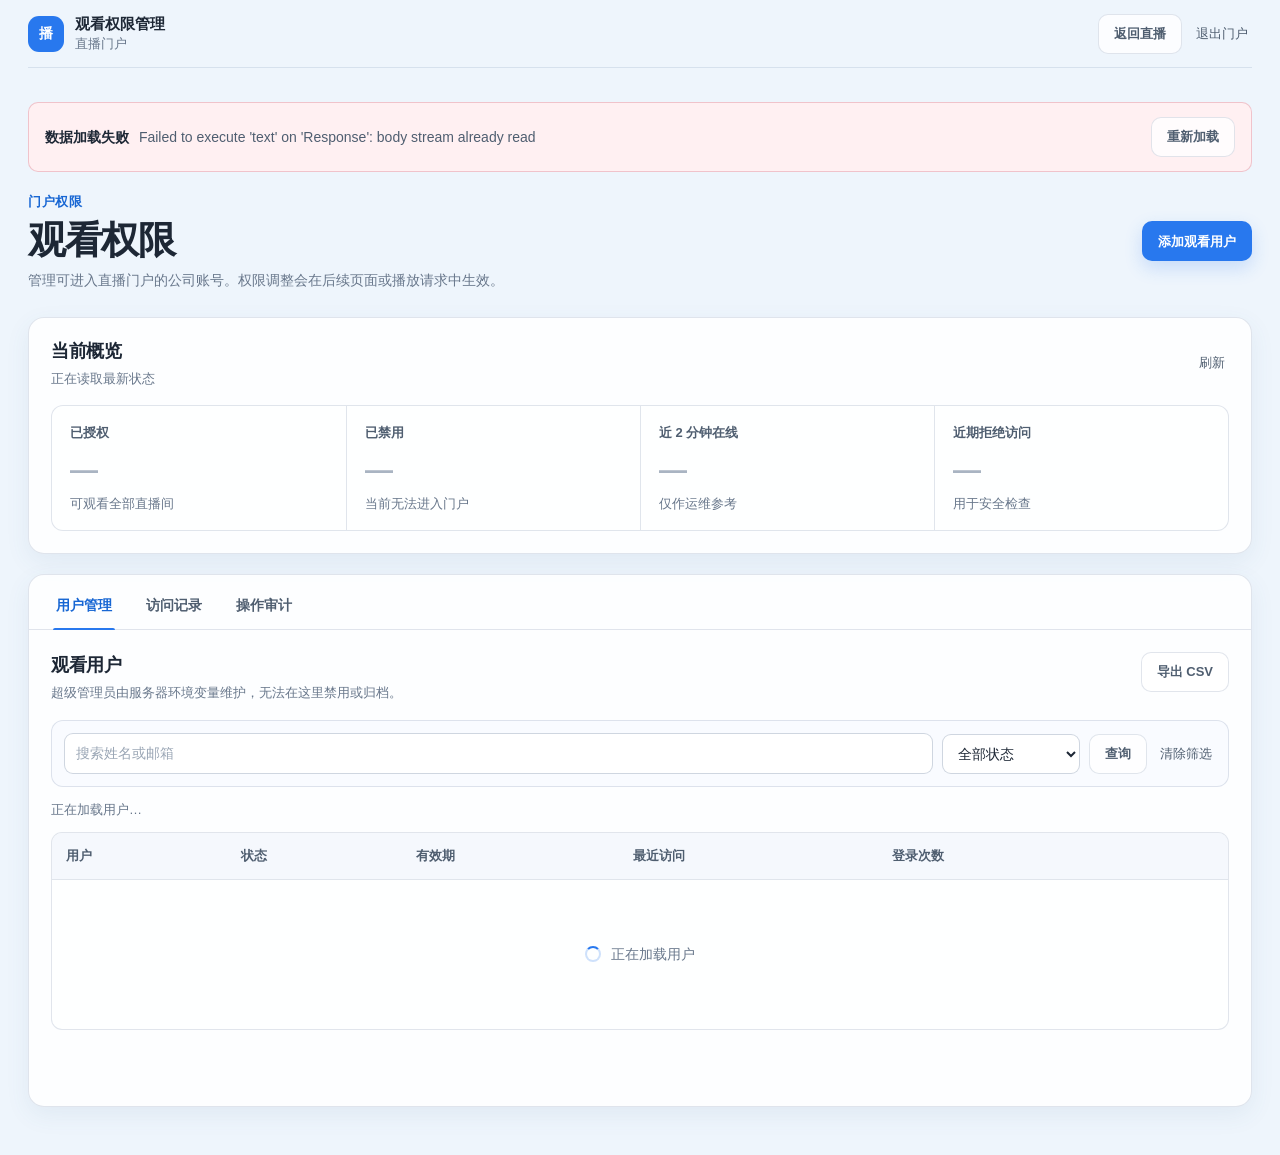
==== site/admin/index.html @ 2e2df87e "Add dynamic portal authorization" ====
<!doctype html>
<html lang="zh-CN">
  <head>
    <meta charset="utf-8" />
    <meta name="viewport" content="width=device-width, initial-scale=1" />
    <meta name="color-scheme" content="light" />
    <meta name="theme-color" content="#eef5fc" />
    <title>观看权限管理</title>
    <link rel="stylesheet" href="./styles.css?v=1" />
  </head>
  <body>
    <a class="skip-link" href="#mainContent">跳到主要内容</a>

    <div id="app" class="app-shell" aria-busy="true">
      <header class="topbar">
        <a class="brand" href="/" aria-label="返回直播门户">
          <span class="brand-mark" aria-hidden="true">播</span>
          <span>
            <strong>观看权限管理</strong>
            <small>直播门户</small>
          </span>
        </a>
        <nav class="topbar-actions" aria-label="账户操作">
          <span id="sessionIdentity" class="session-identity" hidden>
            <span id="sessionAvatar" class="session-avatar" aria-hidden="true">管</span>
            <span id="sessionEmail"></span>
          </span>
          <a class="button button-secondary" href="/">返回直播</a>
          <a class="signout-link" href="/oauth2/sign_out?rd=/portal-signed-out/">退出门户</a>
        </nav>
      </header>

      <main id="mainContent" tabindex="-1">
        <div id="globalError" class="alert alert-error" role="alert" hidden>
          <span>
            <strong>数据加载失败</strong>
            <span id="globalErrorMessage">请稍后重试。</span>
          </span>
          <button id="retryButton" class="button button-secondary" type="button">重新加载</button>
        </div>

        <section class="page-heading" aria-labelledby="pageTitle">
          <div>
            <p class="eyebrow">门户权限</p>
            <h1 id="pageTitle">观看权限</h1>
            <p>管理可进入直播门户的公司账号。权限调整会在后续页面或播放请求中生效。</p>
          </div>
          <button id="openAddDialog" class="button button-primary" type="button">
            添加观看用户
          </button>
        </section>

        <section class="overview" aria-labelledby="overviewTitle">
          <div class="section-heading compact-heading">
            <div>
              <h2 id="overviewTitle">当前概览</h2>
              <p id="overviewUpdated">正在读取最新状态</p>
            </div>
            <button id="refreshOverview" class="text-button" type="button">刷新</button>
          </div>
          <dl class="metric-list">
            <div class="metric-item">
              <dt>已授权</dt>
              <dd id="metricAuthorized" data-loading="true">—</dd>
              <span>可观看全部直播间</span>
            </div>
            <div class="metric-item">
              <dt>已禁用</dt>
              <dd id="metricDisabled" data-loading="true">—</dd>
              <span>当前无法进入门户</span>
            </div>
            <div class="metric-item">
              <dt>近 2 分钟在线</dt>
              <dd id="metricOnline" data-loading="true">—</dd>
              <span>仅作运维参考</span>
            </div>
            <div class="metric-item metric-warning">
              <dt>近期拒绝访问</dt>
              <dd id="metricDenied" data-loading="true">—</dd>
              <span>用于安全检查</span>
            </div>
          </dl>
        </section>

        <div class="workspace">
          <div class="tab-list" role="tablist" aria-label="权限管理内容">
            <button
              id="usersTab"
              class="tab-button is-active"
              type="button"
              role="tab"
              aria-selected="true"
              aria-controls="usersPanel"
              data-tab="users"
            >
              用户管理
            </button>
            <button
              id="accessTab"
              class="tab-button"
              type="button"
              role="tab"
              aria-selected="false"
              aria-controls="accessPanel"
              data-tab="access"
              tabindex="-1"
            >
              访问记录
            </button>
            <button
              id="auditTab"
              class="tab-button"
              type="button"
              role="tab"
              aria-selected="false"
              aria-controls="auditPanel"
              data-tab="audit"
              tabindex="-1"
            >
              操作审计
            </button>
          </div>

          <section
            id="usersPanel"
            class="tab-panel"
            role="tabpanel"
            aria-labelledby="usersTab"
            data-panel="users"
          >
            <div class="panel-heading">
              <div>
                <h2>观看用户</h2>
                <p>超级管理员由服务器环境变量维护，无法在这里禁用或归档。</p>
              </div>
              <button id="exportUsers" class="button button-secondary" type="button">导出 CSV</button>
            </div>

            <form id="userFilters" class="filter-bar" role="search">
              <label class="search-field">
                <span class="sr-only">搜索用户</span>
                <input
                  id="userSearch"
                  name="q"
                  type="search"
                  autocomplete="off"
                  placeholder="搜索姓名或邮箱"
                />
              </label>
              <label>
                <span class="sr-only">按状态筛选</span>
                <select id="userStatus" name="status">
                  <option value="">全部状态</option>
                  <option value="authorized">已授权</option>
                  <option value="disabled">已禁用</option>
                  <option value="archived">已归档</option>
                </select>
              </label>
              <button class="button button-secondary" type="submit">查询</button>
              <button id="resetUserFilters" class="text-button" type="button">清除筛选</button>
            </form>

            <div class="table-meta">
              <p id="userResultSummary" aria-live="polite">正在加载用户…</p>
            </div>
            <div class="table-wrap">
              <table>
                <thead>
                  <tr>
                    <th scope="col">用户</th>
                    <th scope="col">状态</th>
                    <th scope="col">有效期</th>
                    <th scope="col">最近访问</th>
                    <th scope="col">登录次数</th>
                    <th scope="col"><span class="sr-only">操作</span></th>
                  </tr>
                </thead>
                <tbody id="userRows">
                  <tr class="state-row"><td colspan="6"><span class="spinner"></span> 正在加载用户</td></tr>
                </tbody>
              </table>
            </div>
            <div id="userPagination" class="pagination" aria-label="用户列表分页"></div>
          </section>

          <section
            id="accessPanel"
            class="tab-panel"
            role="tabpanel"
            aria-labelledby="accessTab"
            data-panel="access"
            hidden
          >
            <div class="panel-heading">
              <div>
                <h2>访问记录</h2>
                <p>保留成功进入和被拒绝的访问记录，不记录具体直播间及 HLS 分片请求。</p>
              </div>
              <label class="inline-filter">
                <span>结果</span>
                <select id="accessOutcome">
                  <option value="">全部</option>
                  <option value="allowed">允许</option>
                  <option value="denied">拒绝</option>
                </select>
              </label>
            </div>
            <div class="table-meta">
              <p id="accessResultSummary" aria-live="polite">切换到此页后加载</p>
            </div>
            <div class="table-wrap">
              <table>
                <thead>
                  <tr>
                    <th scope="col">用户</th>
                    <th scope="col">结果</th>
                    <th scope="col">来源 IP</th>
                    <th scope="col">时间</th>
                  </tr>
                </thead>
                <tbody id="accessRows"></tbody>
              </table>
            </div>
            <div id="accessPagination" class="pagination" aria-label="访问记录分页"></div>
          </section>

          <section
            id="auditPanel"
            class="tab-panel"
            role="tabpanel"
            aria-labelledby="auditTab"
            data-panel="audit"
            hidden
          >
            <div class="panel-heading">
              <div>
                <h2>操作审计</h2>
                <p>记录管理员对观看权限进行的变更。</p>
              </div>
            </div>
            <div class="table-meta">
              <p id="auditResultSummary" aria-live="polite">切换到此页后加载</p>
            </div>
            <div class="table-wrap">
              <table>
                <thead>
                  <tr>
                    <th scope="col">操作者</th>
                    <th scope="col">目标用户</th>
                    <th scope="col">操作</th>
                    <th scope="col">详情</th>
                    <th scope="col">时间</th>
                  </tr>
                </thead>
                <tbody id="auditRows"></tbody>
              </table>
            </div>
            <div id="auditPagination" class="pagination" aria-label="操作审计分页"></div>
          </section>
        </div>
      </main>
    </div>

    <section id="forbiddenView" class="message-view" aria-labelledby="forbiddenTitle" hidden>
      <span class="message-icon" aria-hidden="true">!</span>
      <h1 id="forbiddenTitle">无权进入权限管理</h1>
      <p>当前账号不是直播门户管理员。</p>
      <a class="button button-primary" href="/">返回直播门户</a>
    </section>

    <dialog id="addDialog" class="dialog">
      <form id="addUserForm" class="dialog-form">
        <div class="dialog-heading">
          <div>
            <h2>添加观看用户</h2>
            <p>支持单个或批量添加，一行填写一个公司邮箱。</p>
          </div>
          <button class="dialog-close" type="button" data-close-dialog="addDialog" aria-label="关闭">×</button>
        </div>
        <label class="field">
          <span>邮箱地址</span>
          <textarea
            id="addEmails"
            rows="7"
            required
            spellcheck="false"
            placeholder="name@example.com&#10;another@example.com"
            aria-describedby="emailHelp addFormError"
          ></textarea>
          <small id="emailHelp">仅接受后台配置的公司邮箱，重复地址会自动去重。</small>
        </label>
        <label class="field">
          <span>权限到期时间 <small>可选</small></span>
          <input id="addExpiresAt" type="datetime-local" />
          <small>留空表示长期有效。</small>
        </label>
        <p id="addFormError" class="form-error" role="alert" hidden></p>
        <div class="dialog-actions">
          <button class="button button-secondary" type="button" data-close-dialog="addDialog">取消</button>
          <button id="submitAddUsers" class="button button-primary" type="submit">确认添加</button>
        </div>
      </form>
    </dialog>

    <dialog id="expiryDialog" class="dialog dialog-small">
      <form id="expiryForm" class="dialog-form">
        <div class="dialog-heading">
          <div>
            <h2>设置有效期</h2>
            <p id="expiryUserEmail"></p>
          </div>
          <button class="dialog-close" type="button" data-close-dialog="expiryDialog" aria-label="关闭">×</button>
        </div>
        <label class="field">
          <span>权限到期时间</span>
          <input id="expiryValue" type="datetime-local" />
          <small>留空保存后将改为长期有效。</small>
        </label>
        <p id="expiryFormError" class="form-error" role="alert" hidden></p>
        <div class="dialog-actions">
          <button class="button button-secondary" type="button" data-close-dialog="expiryDialog">取消</button>
          <button id="submitExpiry" class="button button-primary" type="submit">保存</button>
        </div>
      </form>
    </dialog>

    <dialog id="confirmDialog" class="dialog dialog-small">
      <form id="confirmForm" class="dialog-form">
        <div class="dialog-heading">
          <div>
            <h2 id="confirmTitle">确认操作</h2>
            <p id="confirmMessage"></p>
          </div>
          <button class="dialog-close" type="button" data-close-dialog="confirmDialog" aria-label="关闭">×</button>
        </div>
        <div class="dialog-actions">
          <button class="button button-secondary" type="button" data-close-dialog="confirmDialog">取消</button>
          <button id="confirmAction" class="button button-danger" type="submit">确认</button>
        </div>
      </form>
    </dialog>

    <div id="toast" class="toast" role="status" aria-live="polite" aria-atomic="true"></div>
    <noscript>
      <div class="noscript-message">权限管理需要启用 JavaScript。</div>
    </noscript>
    <script src="./app.js?v=1"></script>
  </body>
</html>
---- site/admin/styles.css ----
:root {
  color-scheme: light;
  --bg: #eef5fc;
  --bg-deep: #e8f1fb;
  --surface: rgba(255, 255, 255, 0.84);
  --surface-raised: #ffffff;
  --surface-hover: #f5f9ff;
  --line: rgba(104, 127, 158, 0.2);
  --line-strong: rgba(69, 117, 181, 0.36);
  --text: #1d2735;
  --muted: #68778b;
  --muted-strong: #4f5e70;
  --accent: #2878ee;
  --accent-strong: #1766d3;
  --accent-soft: rgba(40, 120, 238, 0.1);
  --online: #18875d;
  --online-soft: #e6f6ef;
  --warning: #a96912;
  --warning-soft: #fff4df;
  --danger: #c23e54;
  --danger-soft: #fff0f2;
  --neutral-soft: #edf1f6;
  --radius: 16px;
  --radius-sm: 10px;
  --shadow-sm: 0 8px 24px rgba(69, 103, 146, 0.08);
  --shadow-lg: 0 20px 54px rgba(65, 93, 130, 0.18);
  font-family:
    Inter,
    "SF Pro Text",
    ui-sans-serif,
    -apple-system,
    BlinkMacSystemFont,
    "Segoe UI",
    "PingFang SC",
    "Microsoft YaHei",
    sans-serif;
}

* {
  box-sizing: border-box;
}

html {
  min-width: 320px;
  background: var(--bg-deep);
}

body {
  min-height: 100vh;
  margin: 0;
  overflow-x: hidden;
  color: var(--text);
  background: var(--bg);
  font-size: 14px;
  line-height: 1.5;
}

button,
input,
select,
textarea {
  color: inherit;
  font: inherit;
}

button,
select {
  cursor: pointer;
}

a {
  color: inherit;
}

[hidden] {
  display: none !important;
}

.sr-only {
  position: absolute;
  width: 1px;
  height: 1px;
  padding: 0;
  overflow: hidden;
  clip: rect(0, 0, 0, 0);
  white-space: nowrap;
  border: 0;
}

.skip-link {
  position: fixed;
  z-index: 100;
  top: 10px;
  left: 10px;
  padding: 9px 12px;
  color: #fff;
  border-radius: 8px;
  background: var(--accent-strong);
  transform: translateY(-160%);
}

.skip-link:focus {
  transform: translateY(0);
}

:focus-visible {
  outline: 2px solid var(--accent);
  outline-offset: 3px;
}

.app-shell {
  width: min(100%, 1480px);
  min-height: 100vh;
  margin: 0 auto;
  padding: 0 28px 48px;
}

.topbar {
  display: flex;
  align-items: center;
  justify-content: space-between;
  gap: 24px;
  min-height: 68px;
  border-bottom: 1px solid rgba(90, 118, 153, 0.16);
}

.brand {
  display: inline-flex;
  align-items: center;
  gap: 11px;
  text-decoration: none;
}

.brand-mark {
  display: grid;
  width: 36px;
  height: 36px;
  color: #fff;
  border-radius: 11px;
  background: var(--accent);
  font-size: 14px;
  font-weight: 750;
  place-items: center;
}

.brand strong,
.brand small {
  display: block;
}

.brand strong {
  font-size: 15px;
  font-weight: 700;
  line-height: 1.3;
}

.brand small {
  margin-top: 1px;
  color: var(--muted);
  font-size: 13px;
}

.topbar-actions,
.session-identity {
  display: flex;
  align-items: center;
}

.topbar-actions {
  gap: 10px;
  min-width: 0;
}

.session-identity {
  gap: 8px;
  min-width: 0;
  max-width: 300px;
  min-height: 40px;
  padding: 0 11px;
  overflow: hidden;
  color: var(--muted-strong);
  border: 1px solid var(--line);
  border-radius: var(--radius-sm);
  background: rgba(255, 255, 255, 0.65);
  white-space: nowrap;
}

.session-identity > span:last-child {
  overflow: hidden;
  text-overflow: ellipsis;
}

.session-avatar {
  display: grid;
  flex: none;
  width: 24px;
  height: 24px;
  color: #fff;
  border-radius: 8px;
  background: var(--accent);
  font-size: 13px;
  font-weight: 700;
  place-items: center;
}

.signout-link,
.text-button {
  padding: 7px 4px;
  color: var(--muted-strong);
  border: 0;
  background: transparent;
  font-size: 13px;
  text-decoration: none;
}

.signout-link:hover,
.text-button:hover {
  color: var(--accent-strong);
  text-decoration: underline;
  text-underline-offset: 3px;
}

main {
  padding-top: 34px;
}

.alert {
  display: flex;
  align-items: center;
  justify-content: space-between;
  gap: 20px;
  margin-bottom: 20px;
  padding: 14px 16px;
  border: 1px solid rgba(194, 62, 84, 0.25);
  border-radius: var(--radius-sm);
  background: var(--danger-soft);
}

.alert span span {
  margin-left: 6px;
  color: var(--muted-strong);
}

.page-heading,
.section-heading,
.panel-heading,
.dialog-heading,
.dialog-actions,
.table-meta,
.pagination {
  display: flex;
  align-items: center;
  justify-content: space-between;
}

.page-heading {
  gap: 28px;
  margin-bottom: 26px;
}

.page-heading > div,
.panel-heading > div,
.dialog-heading > div {
  min-width: 0;
}

.page-heading p,
.panel-heading p,
.dialog-heading p {
  overflow-wrap: anywhere;
}

.eyebrow {
  margin: 0 0 6px;
  color: var(--accent-strong);
  font-size: 13px;
  font-weight: 700;
  letter-spacing: 0.04em;
  text-transform: uppercase;
}

.page-heading h1 {
  margin: 0;
  font-size: clamp(30px, 3vw, 40px);
  font-weight: 720;
  letter-spacing: -0.035em;
  line-height: 1.15;
}

.page-heading p:last-child {
  margin: 8px 0 0;
  color: var(--muted);
}

.button {
  display: inline-flex;
  align-items: center;
  justify-content: center;
  min-height: 40px;
  padding: 0 15px;
  border: 1px solid transparent;
  border-radius: var(--radius-sm);
  background: transparent;
  font-size: 13px;
  font-weight: 650;
  text-decoration: none;
  transition:
    border-color 0.16s ease,
    background 0.16s ease,
    box-shadow 0.16s ease,
    transform 0.16s ease;
}

.button:hover:not(:disabled) {
  transform: translateY(-1px);
}

.button:active:not(:disabled) {
  transform: translateY(0);
}

.button:disabled {
  cursor: not-allowed;
  opacity: 0.55;
}

.button-primary {
  color: #fff;
  background: var(--accent);
  box-shadow: 0 7px 18px rgba(40, 120, 238, 0.2);
}

.button-primary:hover:not(:disabled) {
  background: var(--accent-strong);
}

.button-secondary {
  color: var(--muted-strong);
  border-color: var(--line);
  background: rgba(255, 255, 255, 0.8);
}

.button-secondary:hover:not(:disabled) {
  color: var(--text);
  border-color: var(--line-strong);
  background: var(--surface-raised);
}

.button-danger {
  color: #fff;
  background: var(--danger);
}

.button-danger:hover:not(:disabled) {
  background: #a92f44;
}

.overview,
.workspace {
  border: 1px solid var(--line);
  border-radius: var(--radius);
  background: var(--surface);
  box-shadow: var(--shadow-sm);
}

.overview {
  margin-bottom: 20px;
  padding: 20px 22px 22px;
}

.compact-heading {
  margin-bottom: 17px;
}

.section-heading h2,
.panel-heading h2 {
  margin: 0;
  font-size: 18px;
  font-weight: 700;
  letter-spacing: -0.015em;
}

.section-heading p,
.panel-heading p {
  margin: 4px 0 0;
  color: var(--muted);
  font-size: 13px;
}

.metric-list {
  display: grid;
  grid-template-columns: repeat(4, minmax(0, 1fr));
  margin: 0;
  overflow: hidden;
  border: 1px solid var(--line);
  border-radius: 12px;
  background: rgba(255, 255, 255, 0.55);
}

.metric-item {
  position: relative;
  min-width: 0;
  padding: 17px 18px 16px;
}

.metric-item + .metric-item {
  border-left: 1px solid var(--line);
}

.metric-item dt {
  color: var(--muted-strong);
  font-size: 13px;
  font-weight: 600;
}

.metric-item dd {
  min-height: 43px;
  margin: 6px 0 1px;
  font-size: 28px;
  font-weight: 720;
  font-variant-numeric: tabular-nums;
  letter-spacing: -0.03em;
}

.metric-item dd[data-loading="true"] {
  animation: loading-pulse 1.2s ease-in-out infinite alternate;
  color: #a9b4c2;
}

.metric-item > span {
  color: var(--muted);
  font-size: 13px;
}

.metric-warning dd {
  color: var(--warning);
}

.workspace {
  overflow: hidden;
}

.tab-list {
  display: flex;
  gap: 4px;
  padding: 8px 12px 0;
  border-bottom: 1px solid var(--line);
}

.tab-button {
  position: relative;
  min-height: 46px;
  padding: 0 15px;
  color: var(--muted-strong);
  border: 0;
  background: transparent;
  font-size: 14px;
  font-weight: 600;
}

.tab-button::after {
  position: absolute;
  right: 12px;
  bottom: -1px;
  left: 12px;
  height: 2px;
  border-radius: 2px 2px 0 0;
  background: transparent;
  content: "";
}

.tab-button:hover {
  color: var(--text);
}

.tab-button.is-active {
  color: var(--accent-strong);
}

.tab-button.is-active::after {
  background: var(--accent);
}

.tab-panel {
  padding: 22px;
}

.panel-heading {
  align-items: flex-start;
  gap: 20px;
  margin-bottom: 18px;
}

.filter-bar {
  display: flex;
  align-items: center;
  gap: 9px;
  padding: 12px;
  border: 1px solid var(--line);
  border-radius: 12px;
  background: rgba(247, 250, 255, 0.7);
}

.search-field {
  flex: 1 1 320px;
}

input,
select,
textarea {
  width: 100%;
  min-height: 40px;
  color: var(--text);
  border: 1px solid rgba(96, 120, 151, 0.3);
  border-radius: 9px;
  background: #fff;
  font-size: 14px;
}

input,
textarea {
  padding: 9px 11px;
}

select {
  min-width: 138px;
  padding: 0 34px 0 11px;
}

textarea {
  min-height: 148px;
  resize: vertical;
  line-height: 1.55;
}

input::placeholder,
textarea::placeholder {
  color: #9aa6b5;
}

input:hover,
select:hover,
textarea:hover {
  border-color: var(--line-strong);
}

input:focus,
select:focus,
textarea:focus {
  border-color: var(--accent);
  outline: 3px solid rgba(40, 120, 238, 0.12);
}

.inline-filter {
  display: flex;
  align-items: center;
  gap: 9px;
  color: var(--muted-strong);
  white-space: nowrap;
}

.table-meta {
  min-height: 45px;
}

.table-meta p {
  margin: 0;
  color: var(--muted);
  font-size: 13px;
}

.table-wrap {
  width: 100%;
  overflow-x: auto;
  border: 1px solid var(--line);
  border-radius: 11px;
  background: rgba(255, 255, 255, 0.62);
}

table {
  width: 100%;
  min-width: 850px;
  border-collapse: collapse;
  table-layout: auto;
}

th,
td {
  padding: 13px 14px;
  border-bottom: 1px solid var(--line);
  text-align: left;
  vertical-align: middle;
}

th {
  color: var(--muted-strong);
  background: rgba(242, 247, 253, 0.78);
  font-size: 13px;
  font-weight: 650;
  white-space: nowrap;
}

td {
  color: #344255;
  font-size: 14px;
}

tbody tr:last-child td {
  border-bottom: 0;
}

tbody tr:hover:not(.state-row) td {
  background: rgba(247, 250, 255, 0.8);
}

.user-cell {
  min-width: 250px;
}

.user-cell strong,
.user-cell span {
  display: block;
}

.user-cell strong {
  color: var(--text);
  font-weight: 650;
}

.user-cell span {
  margin-top: 2px;
  color: var(--muted);
  font-size: 13px;
}

.status-badge {
  display: inline-flex;
  align-items: center;
  min-height: 27px;
  padding: 0 9px;
  border-radius: 999px;
  font-size: 13px;
  font-weight: 600;
  white-space: nowrap;
}

.status-authorized,
.status-allowed {
  color: var(--online);
  background: var(--online-soft);
}

.status-disabled,
.status-denied,
.status-expired {
  color: var(--danger);
  background: var(--danger-soft);
}

.status-archived {
  color: var(--muted-strong);
  background: var(--neutral-soft);
}

.admin-label {
  display: block;
  margin-top: 5px;
  color: var(--accent-strong);
  font-size: 13px;
  font-weight: 600;
}

.cell-subtext {
  display: block;
  margin-top: 2px;
  color: var(--muted);
  font-size: 13px;
}

.action-list {
  display: flex;
  align-items: center;
  justify-content: flex-end;
  gap: 4px;
  min-width: 205px;
}

.row-action {
  min-height: 34px;
  padding: 0 8px;
  color: var(--accent-strong);
  border: 0;
  border-radius: 7px;
  background: transparent;
  font-size: 13px;
  font-weight: 600;
}

.row-action:hover {
  background: var(--accent-soft);
}

.row-action.is-danger {
  color: var(--danger);
}

.row-action.is-danger:hover {
  background: var(--danger-soft);
}

.immutable-note {
  color: var(--muted);
  font-size: 13px;
}

.state-row td {
  height: 150px;
  color: var(--muted);
  text-align: center;
}

.state-row strong,
.state-row span:not(.spinner) {
  display: block;
}

.state-row strong {
  margin-bottom: 4px;
  color: var(--text);
}

.spinner {
  display: inline-block;
  width: 16px;
  height: 16px;
  margin-right: 7px;
  border: 2px solid rgba(40, 120, 238, 0.22);
  border-top-color: var(--accent);
  border-radius: 50%;
  vertical-align: -3px;
  animation: spin 0.8s linear infinite;
}

.pagination {
  justify-content: flex-end;
  gap: 7px;
  min-height: 54px;
  padding-top: 12px;
}

.pagination-summary {
  margin-right: auto;
  color: var(--muted);
  font-size: 13px;
}

.page-button {
  min-width: 36px;
  min-height: 36px;
  padding: 0 10px;
  color: var(--muted-strong);
  border: 1px solid var(--line);
  border-radius: 8px;
  background: rgba(255, 255, 255, 0.7);
  font-size: 13px;
}

.page-button:hover:not(:disabled),
.page-button[aria-current="page"] {
  color: var(--accent-strong);
  border-color: var(--line-strong);
  background: var(--accent-soft);
}

.page-button:disabled {
  cursor: not-allowed;
  opacity: 0.45;
}

.message-view {
  width: min(calc(100% - 28px), 520px);
  margin: 14vh auto 0;
  padding: 46px 34px;
  border: 1px solid var(--line);
  border-radius: 20px;
  background: var(--surface-raised);
  box-shadow: var(--shadow-lg);
  text-align: center;
}

.message-icon {
  display: grid;
  width: 48px;
  height: 48px;
  margin: 0 auto 20px;
  color: #fff;
  border-radius: 14px;
  background: var(--accent);
  font-size: 22px;
  font-weight: 750;
  place-items: center;
}

.message-view h1 {
  margin: 0;
  font-size: 25px;
}

.message-view p {
  margin: 9px 0 24px;
  color: var(--muted);
}

.dialog {
  width: min(calc(100% - 28px), 590px);
  max-height: min(90vh, 760px);
  padding: 0;
  overflow: auto;
  color: var(--text);
  border: 1px solid var(--line-strong);
  border-radius: 18px;
  background: var(--surface-raised);
  box-shadow: var(--shadow-lg);
}

.dialog-small {
  width: min(calc(100% - 28px), 470px);
}

.dialog::backdrop {
  background: rgba(29, 39, 53, 0.28);
  backdrop-filter: blur(3px);
}

.dialog-form {
  padding: 24px;
}

.dialog-heading {
  align-items: flex-start;
  gap: 20px;
  margin-bottom: 22px;
}

.dialog-heading h2 {
  margin: 0;
  font-size: 21px;
}

.dialog-heading p {
  margin: 5px 0 0;
  color: var(--muted);
  font-size: 13px;
}

.dialog-close {
  display: grid;
  flex: none;
  width: 36px;
  height: 36px;
  padding: 0;
  color: var(--muted);
  border: 1px solid var(--line);
  border-radius: 9px;
  background: #fff;
  font-size: 22px;
  line-height: 1;
  place-items: center;
}

.dialog-close:hover {
  color: var(--text);
  border-color: var(--line-strong);
}

.field {
  display: grid;
  gap: 7px;
  margin-top: 17px;
}

.field > span {
  font-weight: 650;
}

.field > span small,
.field > small {
  color: var(--muted);
  font-size: 13px;
  font-weight: 400;
}

.form-error {
  margin: 14px 0 0;
  padding: 10px 11px;
  color: var(--danger);
  border-radius: 8px;
  background: var(--danger-soft);
  font-size: 13px;
}

.dialog-actions {
  justify-content: flex-end;
  gap: 9px;
  margin-top: 24px;
  padding-top: 18px;
  border-top: 1px solid var(--line);
}

.toast {
  position: fixed;
  z-index: 80;
  bottom: 24px;
  left: 50%;
  max-width: min(90vw, 500px);
  padding: 11px 15px;
  color: var(--text);
  border: 1px solid var(--line-strong);
  border-radius: 10px;
  background: rgba(255, 255, 255, 0.97);
  box-shadow: var(--shadow-lg);
  opacity: 0;
  pointer-events: none;
  transform: translate(-50%, 12px);
  transition:
    opacity 0.18s ease,
    transform 0.18s ease;
}

.toast.is-visible {
  opacity: 1;
  transform: translate(-50%, 0);
}

.toast.is-error {
  color: var(--danger);
  border-color: rgba(194, 62, 84, 0.32);
}

.noscript-message {
  position: fixed;
  right: 20px;
  bottom: 20px;
  left: 20px;
  padding: 14px;
  color: var(--danger);
  border: 1px solid rgba(194, 62, 84, 0.28);
  border-radius: 10px;
  background: #fff;
  text-align: center;
}

@keyframes spin {
  to {
    transform: rotate(360deg);
  }
}

@keyframes loading-pulse {
  to {
    opacity: 0.45;
  }
}

@media (max-width: 900px) {
  .metric-list {
    grid-template-columns: repeat(2, minmax(0, 1fr));
  }

  .metric-item:nth-child(3) {
    border-left: 0;
  }

  .metric-item:nth-child(n + 3) {
    border-top: 1px solid var(--line);
  }

  .session-identity {
    max-width: 190px;
  }
}

@media (max-width: 720px) {
  .app-shell {
    padding-inline: 14px;
  }

  .topbar {
    align-items: flex-start;
    flex-direction: column;
    gap: 11px;
    padding: 14px 0;
  }

  .topbar-actions {
    width: 100%;
    flex-wrap: wrap;
  }

  .session-identity {
    max-width: none;
    flex: 1 1 0;
  }

  main {
    padding-top: 26px;
  }

  .page-heading,
  .panel-heading {
    align-items: stretch;
    flex-direction: column;
  }

  .page-heading .button-primary,
  .panel-heading > .button {
    align-self: flex-start;
  }

  .overview {
    padding: 17px 14px;
  }

  .tab-list {
    overflow-x: auto;
  }

  .tab-button {
    flex: none;
  }

  .tab-panel {
    padding: 18px 14px;
  }

  .filter-bar {
    align-items: stretch;
    flex-direction: column;
  }

  .search-field {
    flex-basis: auto;
  }

  .filter-bar select {
    width: 100%;
  }

  .inline-filter {
    align-self: flex-start;
  }

  .dialog-form {
    padding: 20px 17px;
  }
}

@media (max-width: 500px) {
  .brand small,
  .signout-link {
    display: none;
  }

  .metric-list {
    grid-template-columns: 1fr;
  }

  .metric-item + .metric-item {
    border-top: 1px solid var(--line);
    border-left: 0;
  }

  .page-heading h1 {
    font-size: 30px;
  }

  .dialog-actions .button {
    flex: 1;
  }

  .pagination-summary {
    flex-basis: 100%;
  }

  .pagination {
    flex-wrap: wrap;
  }
}

@media (prefers-reduced-motion: reduce) {
  *,
  *::before,
  *::after {
    scroll-behavior: auto !important;
    animation-duration: 0.01ms !important;
    animation-iteration-count: 1 !important;
    transition-duration: 0.01ms !important;
  }
}
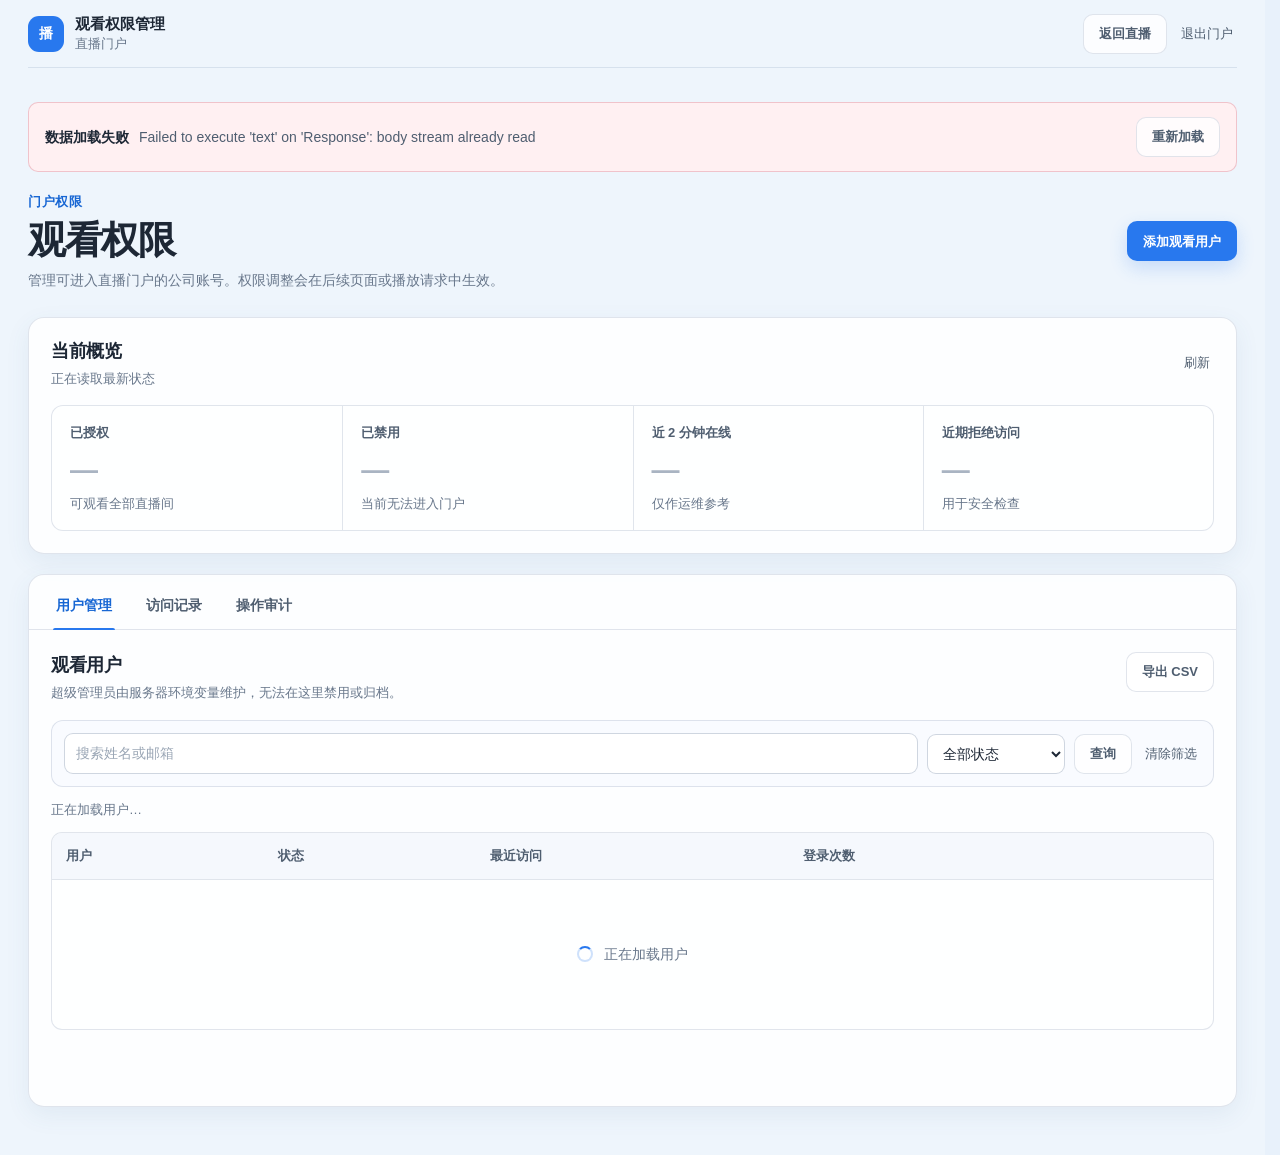
==== commit 124dd72e: "Refine portal access management Keep the admin workspace stable across async tab changes, replace nu" ====
--- a/site/admin/index.html
+++ b/site/admin/index.html
@@ -6,7 +6,7 @@
     <meta name="color-scheme" content="light" />
     <meta name="theme-color" content="#eef5fc" />
     <title>观看权限管理</title>
-    <link rel="stylesheet" href="./styles.css?v=1" />
+    <link rel="stylesheet" href="./styles.css?v=2" />
   </head>
   <body>
     <a class="skip-link" href="#mainContent">跳到主要内容</a>
@@ -169,14 +169,13 @@
                   <tr>
                     <th scope="col">用户</th>
                     <th scope="col">状态</th>
-                    <th scope="col">有效期</th>
                     <th scope="col">最近访问</th>
                     <th scope="col">登录次数</th>
                     <th scope="col"><span class="sr-only">操作</span></th>
                   </tr>
                 </thead>
                 <tbody id="userRows">
-                  <tr class="state-row"><td colspan="6"><span class="spinner"></span> 正在加载用户</td></tr>
+                  <tr class="state-row"><td colspan="5"><span class="spinner"></span> 正在加载用户</td></tr>
                 </tbody>
               </table>
             </div>
@@ -289,37 +288,10 @@
           ></textarea>
           <small id="emailHelp">仅接受后台配置的公司邮箱，重复地址会自动去重。</small>
         </label>
-        <label class="field">
-          <span>权限到期时间 <small>可选</small></span>
-          <input id="addExpiresAt" type="datetime-local" />
-          <small>留空表示长期有效。</small>
-        </label>
         <p id="addFormError" class="form-error" role="alert" hidden></p>
         <div class="dialog-actions">
           <button class="button button-secondary" type="button" data-close-dialog="addDialog">取消</button>
           <button id="submitAddUsers" class="button button-primary" type="submit">确认添加</button>
-        </div>
-      </form>
-    </dialog>
-
-    <dialog id="expiryDialog" class="dialog dialog-small">
-      <form id="expiryForm" class="dialog-form">
-        <div class="dialog-heading">
-          <div>
-            <h2>设置有效期</h2>
-            <p id="expiryUserEmail"></p>
-          </div>
-          <button class="dialog-close" type="button" data-close-dialog="expiryDialog" aria-label="关闭">×</button>
-        </div>
-        <label class="field">
-          <span>权限到期时间</span>
-          <input id="expiryValue" type="datetime-local" />
-          <small>留空保存后将改为长期有效。</small>
-        </label>
-        <p id="expiryFormError" class="form-error" role="alert" hidden></p>
-        <div class="dialog-actions">
-          <button class="button button-secondary" type="button" data-close-dialog="expiryDialog">取消</button>
-          <button id="submitExpiry" class="button button-primary" type="submit">保存</button>
         </div>
       </form>
     </dialog>
@@ -344,6 +316,6 @@
     <noscript>
       <div class="noscript-message">权限管理需要启用 JavaScript。</div>
     </noscript>
-    <script src="./app.js?v=1"></script>
+    <script src="./app.js?v=2"></script>
   </body>
 </html>
--- a/site/admin/styles.css
+++ b/site/admin/styles.css
@@ -42,6 +42,7 @@
 
 html {
   min-width: 320px;
+  scrollbar-gutter: stable;
   background: var(--bg-deep);
 }
 
@@ -651,8 +652,7 @@
 }
 
 .status-disabled,
-.status-denied,
-.status-expired {
+.status-denied {
   color: var(--danger);
   background: var(--danger-soft);
 }
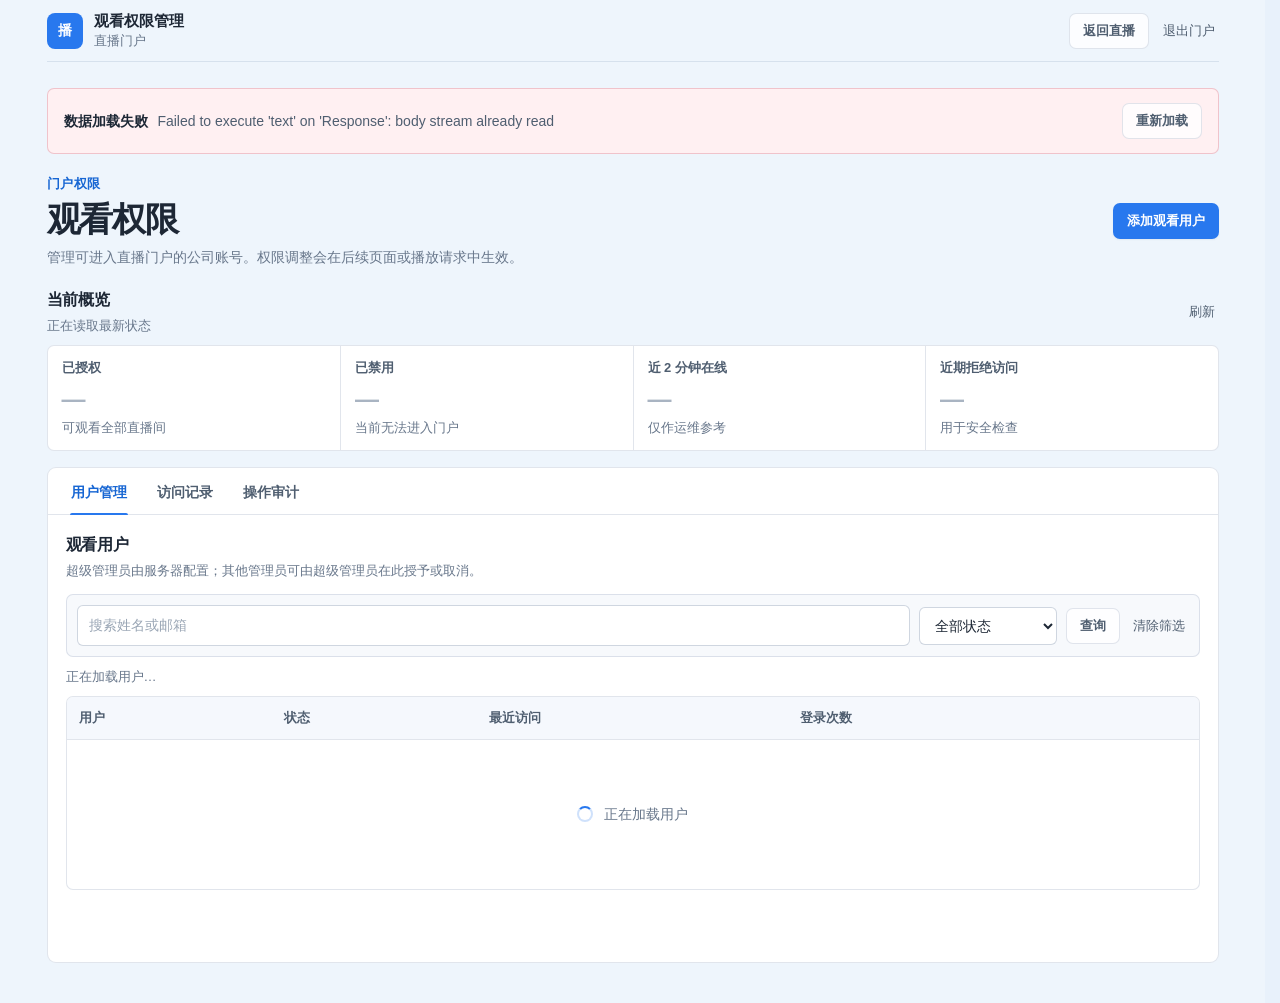
==== commit c9d4cb03: "Add delegated portal administrators" ====
--- a/site/admin/index.html
+++ b/site/admin/index.html
@@ -6,7 +6,7 @@
     <meta name="color-scheme" content="light" />
     <meta name="theme-color" content="#eef5fc" />
     <title>观看权限管理</title>
-    <link rel="stylesheet" href="./styles.css?v=2" />
+    <link rel="stylesheet" href="./styles.css?v=3" />
   </head>
   <body>
     <a class="skip-link" href="#mainContent">跳到主要内容</a>
@@ -131,9 +131,8 @@
             <div class="panel-heading">
               <div>
                 <h2>观看用户</h2>
-                <p>超级管理员由服务器环境变量维护，无法在这里禁用或归档。</p>
+                <p>超级管理员由服务器配置；其他管理员可由超级管理员在此授予或取消。</p>
               </div>
-              <button id="exportUsers" class="button button-secondary" type="button">导出 CSV</button>
             </div>
 
             <form id="userFilters" class="filter-bar" role="search">
@@ -171,7 +170,7 @@
                     <th scope="col">状态</th>
                     <th scope="col">最近访问</th>
                     <th scope="col">登录次数</th>
-                    <th scope="col"><span class="sr-only">操作</span></th>
+                    <th scope="col"><span class="sr-only">用户操作</span></th>
                   </tr>
                 </thead>
                 <tbody id="userRows">
@@ -316,6 +315,6 @@
     <noscript>
       <div class="noscript-message">权限管理需要启用 JavaScript。</div>
     </noscript>
-    <script src="./app.js?v=2"></script>
+    <script src="./app.js?v=3"></script>
   </body>
 </html>
--- a/site/admin/styles.css
+++ b/site/admin/styles.css
@@ -2,7 +2,7 @@
   color-scheme: light;
   --bg: #eef5fc;
   --bg-deep: #e8f1fb;
-  --surface: rgba(255, 255, 255, 0.84);
+  --surface: rgba(255, 255, 255, 0.92);
   --surface-raised: #ffffff;
   --surface-hover: #f5f9ff;
   --line: rgba(104, 127, 158, 0.2);
@@ -20,10 +20,10 @@
   --danger: #c23e54;
   --danger-soft: #fff0f2;
   --neutral-soft: #edf1f6;
-  --radius: 16px;
-  --radius-sm: 10px;
-  --shadow-sm: 0 8px 24px rgba(69, 103, 146, 0.08);
-  --shadow-lg: 0 20px 54px rgba(65, 93, 130, 0.18);
+  --radius: 9px;
+  --radius-sm: 7px;
+  --shadow-sm: 0 1px 2px rgba(42, 63, 90, 0.06);
+  --shadow-lg: 0 16px 38px rgba(48, 68, 96, 0.16);
   font-family:
     Inter,
     "SF Pro Text",
@@ -110,10 +110,10 @@
 }
 
 .app-shell {
-  width: min(100%, 1480px);
+  width: min(100%, 1220px);
   min-height: 100vh;
   margin: 0 auto;
-  padding: 0 28px 48px;
+  padding: 0 24px 40px;
 }
 
 .topbar {
@@ -121,7 +121,7 @@
   align-items: center;
   justify-content: space-between;
   gap: 24px;
-  min-height: 68px;
+  min-height: 62px;
   border-bottom: 1px solid rgba(90, 118, 153, 0.16);
 }
 
@@ -137,7 +137,7 @@
   width: 36px;
   height: 36px;
   color: #fff;
-  border-radius: 11px;
+  border-radius: 8px;
   background: var(--accent);
   font-size: 14px;
   font-weight: 750;
@@ -222,7 +222,7 @@
 }
 
 main {
-  padding-top: 34px;
+  padding-top: 26px;
 }
 
 .alert {
@@ -256,7 +256,7 @@
 
 .page-heading {
   gap: 28px;
-  margin-bottom: 26px;
+  margin-bottom: 20px;
 }
 
 .page-heading > div,
@@ -282,7 +282,7 @@
 
 .page-heading h1 {
   margin: 0;
-  font-size: clamp(30px, 3vw, 40px);
+  font-size: clamp(28px, 3vw, 34px);
   font-weight: 720;
   letter-spacing: -0.035em;
   line-height: 1.15;
@@ -297,8 +297,8 @@
   display: inline-flex;
   align-items: center;
   justify-content: center;
-  min-height: 40px;
-  padding: 0 15px;
+  min-height: 36px;
+  padding: 0 13px;
   border: 1px solid transparent;
   border-radius: var(--radius-sm);
   background: transparent;
@@ -308,16 +308,7 @@
   transition:
     border-color 0.16s ease,
     background 0.16s ease,
-    box-shadow 0.16s ease,
-    transform 0.16s ease;
-}
-
-.button:hover:not(:disabled) {
-  transform: translateY(-1px);
-}
-
-.button:active:not(:disabled) {
-  transform: translateY(0);
+    box-shadow 0.16s ease;
 }
 
 .button:disabled {
@@ -328,7 +319,7 @@
 .button-primary {
   color: #fff;
   background: var(--accent);
-  box-shadow: 0 7px 18px rgba(40, 120, 238, 0.2);
+  box-shadow: var(--shadow-sm);
 }
 
 .button-primary:hover:not(:disabled) {
@@ -356,27 +347,25 @@
   background: #a92f44;
 }
 
-.overview,
 .workspace {
   border: 1px solid var(--line);
   border-radius: var(--radius);
-  background: var(--surface);
-  box-shadow: var(--shadow-sm);
+  background: var(--surface-raised);
+  box-shadow: none;
 }
 
 .overview {
-  margin-bottom: 20px;
-  padding: 20px 22px 22px;
+  margin-bottom: 16px;
 }
 
 .compact-heading {
-  margin-bottom: 17px;
+  margin-bottom: 10px;
 }
 
 .section-heading h2,
 .panel-heading h2 {
   margin: 0;
-  font-size: 18px;
+  font-size: 16px;
   font-weight: 700;
   letter-spacing: -0.015em;
 }
@@ -394,14 +383,14 @@
   margin: 0;
   overflow: hidden;
   border: 1px solid var(--line);
-  border-radius: 12px;
-  background: rgba(255, 255, 255, 0.55);
+  border-radius: var(--radius-sm);
+  background: var(--surface-raised);
 }
 
 .metric-item {
   position: relative;
   min-width: 0;
-  padding: 17px 18px 16px;
+  padding: 12px 14px;
 }
 
 .metric-item + .metric-item {
@@ -415,9 +404,9 @@
 }
 
 .metric-item dd {
-  min-height: 43px;
-  margin: 6px 0 1px;
-  font-size: 28px;
+  min-height: 34px;
+  margin: 3px 0 0;
+  font-size: 24px;
   font-weight: 720;
   font-variant-numeric: tabular-nums;
   letter-spacing: -0.03em;
@@ -444,14 +433,14 @@
 .tab-list {
   display: flex;
   gap: 4px;
-  padding: 8px 12px 0;
+  padding: 4px 10px 0;
   border-bottom: 1px solid var(--line);
 }
 
 .tab-button {
   position: relative;
-  min-height: 46px;
-  padding: 0 15px;
+  min-height: 42px;
+  padding: 0 13px;
   color: var(--muted-strong);
   border: 0;
   background: transparent;
@@ -483,23 +472,23 @@
 }
 
 .tab-panel {
-  padding: 22px;
+  padding: 18px;
 }
 
 .panel-heading {
   align-items: flex-start;
   gap: 20px;
-  margin-bottom: 18px;
+  margin-bottom: 14px;
 }
 
 .filter-bar {
   display: flex;
   align-items: center;
   gap: 9px;
-  padding: 12px;
+  padding: 10px;
   border: 1px solid var(--line);
-  border-radius: 12px;
-  background: rgba(247, 250, 255, 0.7);
+  border-radius: var(--radius-sm);
+  background: #f7f9fc;
 }
 
 .search-field {
@@ -510,10 +499,10 @@
 select,
 textarea {
   width: 100%;
-  min-height: 40px;
+  min-height: 38px;
   color: var(--text);
   border: 1px solid rgba(96, 120, 151, 0.3);
-  border-radius: 9px;
+  border-radius: 6px;
   background: #fff;
   font-size: 14px;
 }
@@ -561,7 +550,7 @@
 }
 
 .table-meta {
-  min-height: 45px;
+  min-height: 39px;
 }
 
 .table-meta p {
@@ -574,20 +563,20 @@
   width: 100%;
   overflow-x: auto;
   border: 1px solid var(--line);
-  border-radius: 11px;
-  background: rgba(255, 255, 255, 0.62);
+  border-radius: var(--radius-sm);
+  background: #fff;
 }
 
 table {
   width: 100%;
-  min-width: 850px;
+  min-width: 920px;
   border-collapse: collapse;
   table-layout: auto;
 }
 
 th,
 td {
-  padding: 13px 14px;
+  padding: 11px 12px;
   border-bottom: 1px solid var(--line);
   text-align: left;
   vertical-align: middle;
@@ -637,9 +626,9 @@
 .status-badge {
   display: inline-flex;
   align-items: center;
-  min-height: 27px;
-  padding: 0 9px;
-  border-radius: 999px;
+  min-height: 25px;
+  padding: 0 8px;
+  border-radius: 6px;
   font-size: 13px;
   font-weight: 600;
   white-space: nowrap;
@@ -670,6 +659,10 @@
   font-weight: 600;
 }
 
+.admin-label-super {
+  color: #7957b8;
+}
+
 .cell-subtext {
   display: block;
   margin-top: 2px;
@@ -681,8 +674,9 @@
   display: flex;
   align-items: center;
   justify-content: flex-end;
+  flex-wrap: wrap;
   gap: 4px;
-  min-width: 205px;
+  min-width: 240px;
 }
 
 .row-action {
@@ -690,7 +684,7 @@
   padding: 0 8px;
   color: var(--accent-strong);
   border: 0;
-  border-radius: 7px;
+  border-radius: 5px;
   background: transparent;
   font-size: 13px;
   font-weight: 600;
@@ -782,7 +776,7 @@
   margin: 14vh auto 0;
   padding: 46px 34px;
   border: 1px solid var(--line);
-  border-radius: 20px;
+  border-radius: 12px;
   background: var(--surface-raised);
   box-shadow: var(--shadow-lg);
   text-align: center;
@@ -818,7 +812,7 @@
   overflow: auto;
   color: var(--text);
   border: 1px solid var(--line-strong);
-  border-radius: 18px;
+  border-radius: 10px;
   background: var(--surface-raised);
   box-shadow: var(--shadow-lg);
 }
@@ -997,6 +991,16 @@
     flex-wrap: wrap;
   }
 
+  .alert {
+    align-items: stretch;
+    flex-direction: column;
+    gap: 10px;
+  }
+
+  .alert .button {
+    align-self: flex-start;
+  }
+
   .session-identity {
     max-width: none;
     flex: 1 1 0;
@@ -1012,13 +1016,19 @@
     flex-direction: column;
   }
 
+  .page-heading p,
+  .panel-heading p {
+    max-width: 100%;
+    word-break: break-word;
+  }
+
   .page-heading .button-primary,
   .panel-heading > .button {
     align-self: flex-start;
   }
 
   .overview {
-    padding: 17px 14px;
+    padding: 0;
   }
 
   .tab-list {
